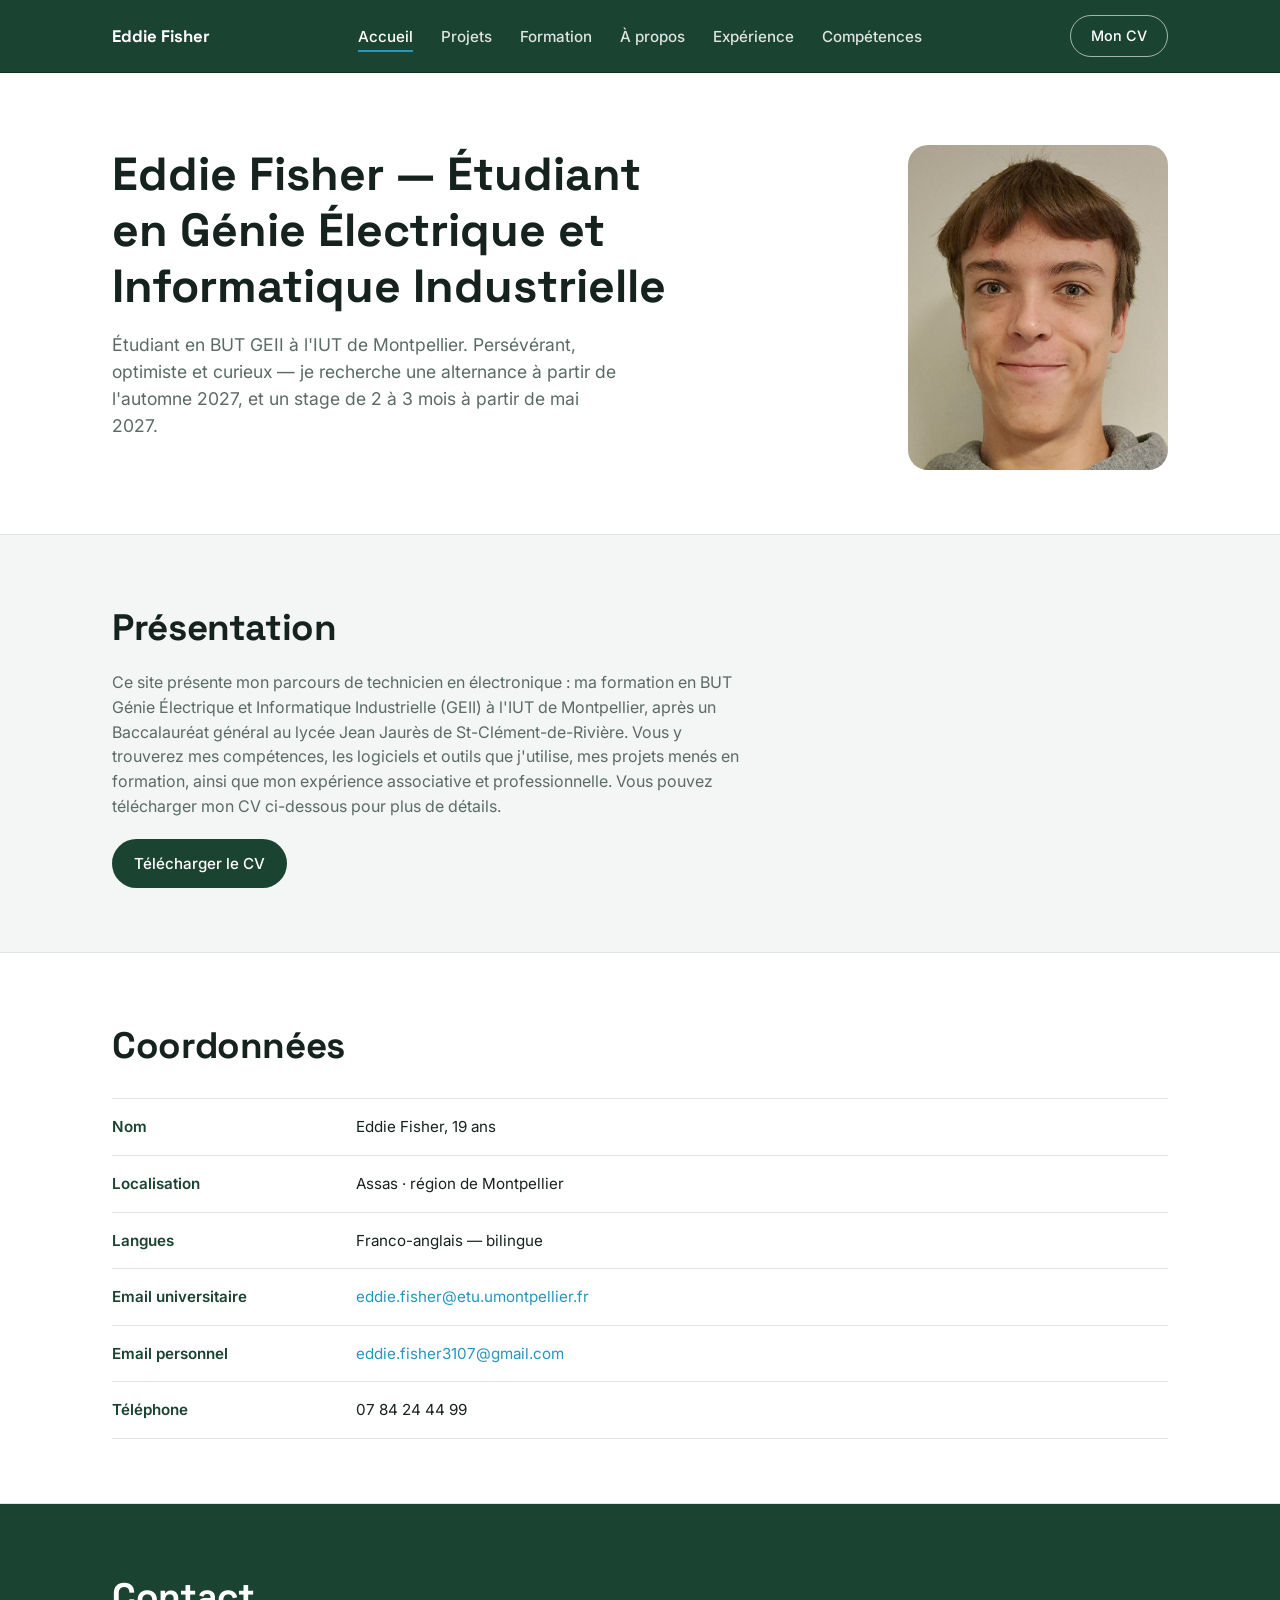
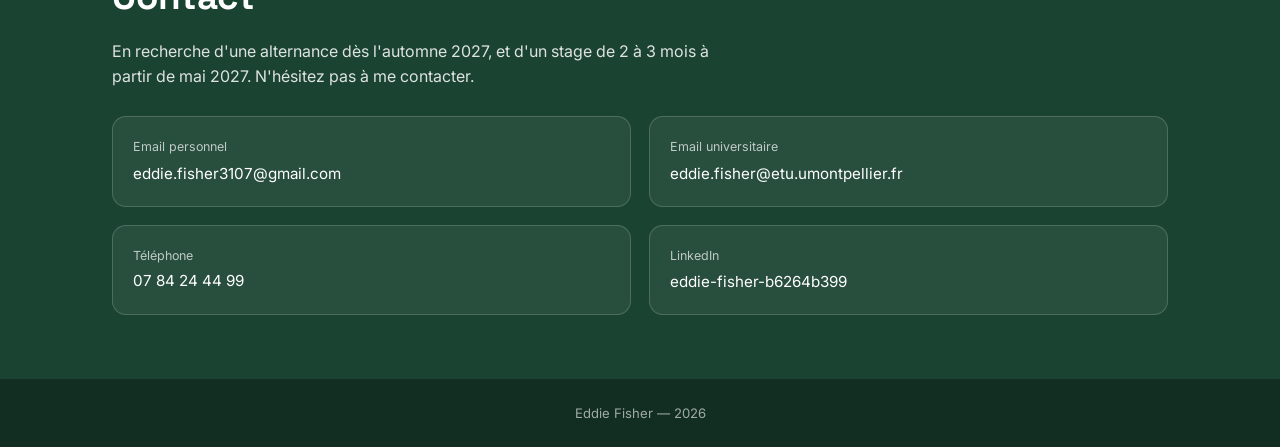
==== index.html @ a7030c37 "Add files via upload" ====
<!DOCTYPE html>
<html lang="fr">
<head>
<meta charset="UTF-8">
<meta name="viewport" content="width=device-width, initial-scale=1.0">
<title>Eddie Fisher — Génie Électrique &amp; Informatique Industrielle</title>
<meta name="description" content="Portfolio d'Eddie Fisher, étudiant en BUT GEII à l'IUT de Montpellier, en recherche d'alternance (automne 2027) et de stage de 2 à 3 mois (mai 2027).">
<link rel="preconnect" href="https://fonts.googleapis.com">
<link rel="preconnect" href="https://fonts.gstatic.com" crossorigin>
<link href="https://fonts.googleapis.com/css2?family=Space+Grotesk:wght@400;500;600;700&family=Inter:wght@400;500;600&display=swap" rel="stylesheet">
<link rel="icon" href="assets/favicon.ico">
<link rel="icon" type="image/png" href="assets/favicon-32.png">
<link rel="stylesheet" href="assets/style.css">
</head>
<body>
<header>
  <div class="wrap nav">
    <a class="brand" href="index.html">Eddie Fisher</a>
    <nav><ul id="navlist"><li><a href="index.html" class="active">Accueil</a></li><li><a href="projets.html">Projets</a></li><li><a href="formation.html">Formation</a></li><li><a href="qui-suis-je.html">À propos</a></li><li><a href="experience.html">Expérience</a></li><li><a href="competences.html">Compétences</a></li></ul></nav>
    <div style="display:flex;align-items:center;gap:14px">
      <a class="cv-btn" href="assets/CV_Eddie_Fisher.pdf" download>Mon CV</a>
      <button class="menu-btn" id="menuBtn" aria-label="Menu">☰</button>
    </div>
  </div>
</header>

<section class="hero" id="profil">
  <div class="wrap hero-inner">
    <div>
      <h1>Eddie Fisher — Étudiant en Génie Électrique et Informatique Industrielle</h1>
      <p class="tagline">Étudiant en BUT GEII à l'IUT de Montpellier. Persévérant, optimiste et curieux — je recherche une alternance à partir de l'automne 2027, et un stage de 2 à 3 mois à partir de mai 2027.</p>
    </div>
    <div class="photo-frame"><img src="assets/img/eddie.jpg" alt="Eddie Fisher"></div>
  </div>
</section>

<section class="block" id="presentation">
  <div class="wrap">
    <h2>Présentation</h2>
    <p class="lead">Ce site présente mon parcours de technicien en électronique : ma formation en BUT Génie Électrique et Informatique Industrielle (GEII) à l'IUT de Montpellier, après un Baccalauréat général au lycée Jean Jaurès de St-Clément-de-Rivière. Vous y trouverez mes compétences, les logiciels et outils que j'utilise, mes projets menés en formation, ainsi que mon expérience associative et professionnelle. Vous pouvez télécharger mon CV ci-dessous pour plus de détails.</p>
    <div class="btn-row" style="margin-top:20px">
      <a class="btn btn-primary" href="assets/CV_Eddie_Fisher.pdf" download>Télécharger le CV</a>
    </div>
  </div>
</section>

<section class="block alt" id="coordonnees">
  <div class="wrap">
    <h2>Coordonnées</h2>
    <dl class="info-list">
      <div class="info-row"><dt>Nom</dt><dd>Eddie Fisher, 19 ans</dd></div>
      <div class="info-row"><dt>Localisation</dt><dd>Assas · région de Montpellier</dd></div>
      <div class="info-row"><dt>Langues</dt><dd>Franco-anglais — bilingue</dd></div>
      <div class="info-row"><dt>Email universitaire</dt><dd><a href="mailto:eddie.fisher@etu.umontpellier.fr">eddie.fisher@etu.umontpellier.fr</a></dd></div>
      <div class="info-row"><dt>Email personnel</dt><dd><a href="mailto:eddie.fisher3107@gmail.com">eddie.fisher3107@gmail.com</a></dd></div>
      <div class="info-row"><dt>Téléphone</dt><dd>07 84 24 44 99</dd></div>
    </dl>
  </div>
</section>
<section class="block" id="contact">
  <div class="wrap">
    <h2>Contact</h2>
    <p style="opacity:.85;max-width:60ch">En recherche d'une alternance dès l'automne 2027, et d'un stage de 2 à 3 mois à partir de mai 2027. N'hésitez pas à me contacter.</p>
    <div class="contact-grid">
      <div class="c-card"><div class="label">Email personnel</div><a href="mailto:eddie.fisher3107@gmail.com">eddie.fisher3107@gmail.com</a></div>
      <div class="c-card"><div class="label">Email universitaire</div><a href="mailto:eddie.fisher@etu.umontpellier.fr">eddie.fisher@etu.umontpellier.fr</a></div>
      <div class="c-card"><div class="label">Téléphone</div><p>07 84 24 44 99</p></div>
      <div class="c-card"><div class="label">LinkedIn</div><a href="http://www.linkedin.com/in/eddie-fisher-b6264b399" target="_blank" rel="noopener">eddie-fisher-b6264b399</a></div>
    </div>
  </div>
</section>
<footer>Eddie Fisher — 2026</footer>
<script src="assets/main.js"></script>
</body>
</html>
---- assets/style.css ----
:root {
  --bg: #f3f6f5;
  --surface: #ffffff;
  --green: #1b4332;
  --green-dark: #122d21;
  --blue: #2596be;
  --text: #16221d;
  --muted: #5b6b64;
  --border: #dfe6e2;
}
* {
  box-sizing: border-box;
  margin: 0;
  padding: 0;
}
html {
  scroll-behavior: smooth;
}
body {
  font-family: "Inter", sans-serif;
  background: var(--bg);
  color: var(--text);
  line-height: 1.55;
  overflow-x: hidden;
}
h1,
h2,
h3,
.brand {
  font-family: "Space Grotesk", sans-serif;
}
a {
  color: inherit;
  text-decoration: none;
}
img {
  max-width: 100%;
  display: block;
}
.wrap {
  max-width: 1120px;
  margin: 0 auto;
  padding: 0 32px;
}
@media (max-width: 640px) {
  .wrap {
    padding: 0 20px;
  }
}

/* circuit motif */
.circuit {
  position: absolute;
  inset: 0;
  overflow: hidden;
  pointer-events: none;
  z-index: 0;
}
.circuit svg {
  position: absolute;
  opacity: 0.16;
}

/* header */
header {
  position: sticky;
  top: 0;
  background: var(--green);
  border-bottom: 1px solid var(--green-dark);
  z-index: 50;
}
.nav {
  display: flex;
  align-items: center;
  justify-content: space-between;
  height: 72px;
}
.brand {
  font-weight: 700;
  font-size: 1.05rem;
  color: #fff;
}
nav ul {
  display: flex;
  gap: 28px;
  list-style: none;
}
nav ul a {
  font-size: 0.95rem;
  color: rgba(255, 255, 255, 0.85);
  font-weight: 500;
  transition: color 0.15s;
}
nav ul a:hover {
  color: #fff;
}
.cv-btn {
  border: 1.5px solid rgba(255, 255, 255, 0.6);
  color: #fff;
  padding: 9px 20px;
  border-radius: 999px;
  font-size: 0.9rem;
  font-weight: 500;
  white-space: nowrap;
}
.cv-btn:hover {
  background: #fff;
  color: var(--green);
}
.menu-btn {
  display: none;
  background: none;
  border: none;
  font-size: 1.5rem;
  cursor: pointer;
  color: #fff;
}
@media (max-width: 820px) {
  nav ul {
    position: fixed;
    top: 72px;
    left: 0;
    right: 0;
    background: var(--green);
    flex-direction: column;
    gap: 0;
    border-bottom: 1px solid var(--green-dark);
    transform: translateY(-150%);
    transition: transform 0.25s;
  }
  nav ul.open {
    transform: translateY(0);
  }
  nav ul li {
    border-top: 1px solid rgba(255, 255, 255, 0.15);
  }
  nav ul a {
    display: block;
    padding: 16px 32px;
  }
  .menu-btn {
    display: block;
  }
}

/* hero */
.hero {
  position: relative;
  padding: 72px 0 64px;
  background: var(--surface);
  border-bottom: 1px solid var(--border);
}
.hero-inner {
  position: relative;
  z-index: 1;
  display: grid;
  grid-template-columns: 1.15fr 0.85fr;
  gap: 48px;
  align-items: center;
}
@media (max-width: 820px) {
  .hero-inner {
    grid-template-columns: 1fr;
  }
}
.eyebrow-bar {
  width: 56px;
  height: 4px;
  background: var(--blue);
  margin-bottom: 20px;
  border-radius: 2px;
}
.hero h1 {
  font-size: clamp(2.1rem, 4vw, 2.9rem);
  font-weight: 700;
  margin-bottom: 16px;
}
.hero p.tagline {
  color: var(--muted);
  font-size: 1.1rem;
  max-width: 46ch;
  margin-bottom: 28px;
}
.btn-row {
  display: flex;
  flex-wrap: wrap;
  gap: 12px;
}
.btn {
  padding: 13px 22px;
  border-radius: 999px;
  font-size: 0.95rem;
  font-weight: 500;
  display: inline-flex;
  align-items: center;
  gap: 8px;
}
.btn-primary {
  background: var(--green);
  color: #fff;
}
.btn-primary:hover {
  background: var(--green-dark);
}
.btn-ghost {
  background: var(--surface);
  border: 1px solid var(--border);
  color: var(--text);
}
.btn-ghost:hover {
  border-color: var(--blue);
  color: var(--blue);
}
.photo-frame {
  position: relative;
  border-radius: 20px;
  overflow: hidden;
  aspect-ratio: 4/5;
  max-width: 260px;
  margin-left: auto;
  background: linear-gradient(145deg, var(--green) 0%, var(--blue) 100%);
  display: flex;
  align-items: center;
  justify-content: center;
}
@media (max-width: 820px) {
  .photo-frame {
    margin: 0 auto;
  }
}
.photo-frame svg {
  width: 46%;
  opacity: 0.9;
}
.photo-frame img {
  width: 100%;
  height: 100%;
  object-fit: cover;
  display: block;
}
.photo-frame span {
  position: absolute;
  bottom: 14px;
  left: 14px;
  right: 14px;
  color: #fff;
  font-size: 0.8rem;
  opacity: 0.85;
}

/* facts */
.facts {
  display: grid;
  grid-template-columns: repeat(4, 1fr);
  gap: 16px;
  margin-top: 44px;
  position: relative;
  z-index: 1;
}
@media (max-width: 820px) {
  .facts {
    grid-template-columns: repeat(2, 1fr);
  }
}
.fact-card {
  background: var(--surface);
  border: 1px solid var(--border);
  border-radius: 14px;
  padding: 22px;
}
.fact-card .ico {
  font-size: 1.3rem;
  margin-bottom: 10px;
  display: block;
}
.fact-card h3 {
  font-size: 1.02rem;
  font-weight: 600;
  margin-bottom: 2px;
}
.fact-card p {
  color: var(--muted);
  font-size: 0.88rem;
}

/* statement */
.statement {
  padding: 76px 0 20px;
  position: relative;
}
.statement-inner {
  border-left: 3px solid var(--blue);
  padding-left: 28px;
  margin-left: clamp(0px, 8vw, 140px);
  max-width: 26ch;
  position: relative;
}
.statement h2 {
  font-size: clamp(2rem, 4.2vw, 3rem);
  font-weight: 700;
  line-height: 1.15;
  letter-spacing: -0.01em;
}
.statement h2 em {
  color: var(--blue);
  font-style: normal;
}

/* sections */
section.block {
  padding: 64px 0;
  position: relative;
}
section.block + section.block {
  border-top: 1px solid var(--border);
}
section.block.alt {
  background: var(--surface);
}
.tag-bar {
  width: 44px;
  height: 4px;
  background: var(--blue);
  border-radius: 2px;
  margin-bottom: 18px;
}
.sec-label {
  display: flex;
  align-items: center;
  gap: 16px;
  margin-bottom: 16px;
}
.sec-label .num {
  font-family: "Space Grotesk", sans-serif;
  font-weight: 700;
  font-size: 1.3rem;
  color: var(--blue);
  letter-spacing: 0.02em;
}
.sec-label .line {
  flex: 1;
  height: 1px;
  background: var(--border);
}
.block h2 {
  font-size: clamp(1.7rem, 3.4vw, 2.3rem);
  font-weight: 700;
  margin-bottom: 14px;
  letter-spacing: -0.01em;
}
.highlight {
  background: #f4c430;
  color: var(--green-dark);
  padding: 1px 7px;
  border-radius: 3px;
  font-weight: 600;
  box-decoration-break: clone;
  -webkit-box-decoration-break: clone;
}
.block > .wrap > p.lead {
  color: var(--muted);
  max-width: 64ch;
  margin-bottom: 8px;
}
.arrow-link {
  display: inline-flex;
  align-items: center;
  gap: 8px;
  margin-top: 22px;
  font-weight: 500;
  color: var(--green);
  border-bottom: 1px solid var(--green);
  padding-bottom: 2px;
}
.arrow-link:hover {
  color: var(--blue);
  border-color: var(--blue);
}

/* formation */
.formation-grid {
  display: grid;
  grid-template-columns: 1fr 1fr;
  gap: 20px;
  margin-top: 28px;
}
@media (max-width: 820px) {
  .formation-grid {
    grid-template-columns: 1fr;
  }
}
.f-card {
  background: var(--surface);
  border: 1px solid var(--border);
  border-radius: 14px;
  padding: 24px;
}
.f-card h3 {
  font-size: 1.08rem;
  margin-bottom: 6px;
}
.f-card p {
  color: var(--muted);
  font-size: 0.92rem;
  margin-bottom: 10px;
}
.f-card .links {
  display: flex;
  flex-direction: column;
  gap: 4px;
  font-size: 0.88rem;
}
.f-card .links a {
  color: var(--blue);
}
.f-card .links a:hover {
  text-decoration: underline;
}
.habs {
  margin-top: 20px;
  display: flex;
  gap: 12px;
  flex-wrap: wrap;
}
.hab-pill {
  background: var(--surface);
  border: 1px solid var(--border);
  border-radius: 999px;
  padding: 8px 16px;
  font-size: 0.85rem;
  color: var(--muted);
}

/* competences */
.comp-list {
  margin-top: 28px;
  border-top: 1px solid var(--border);
}
.comp-row {
  display: grid;
  grid-template-columns: 240px 1fr;
  gap: 24px;
  padding: 18px 0;
  border-bottom: 1px solid var(--border);
}
@media (max-width: 640px) {
  .comp-row {
    grid-template-columns: 1fr;
    gap: 4px;
  }
}
.comp-row h3 {
  font-size: 0.98rem;
  color: var(--green);
}
.comp-row p {
  font-size: 0.92rem;
  color: var(--muted);
}

/* project modal */
.proj-card {
  cursor: pointer;
}
.modal-overlay {
  position: fixed;
  inset: 0;
  background: rgba(18, 30, 24, 0.6);
  display: none;
  align-items: center;
  justify-content: center;
  padding: 24px;
  z-index: 200;
}
.modal-overlay.open {
  display: flex;
}
.modal {
  background: var(--surface);
  border-radius: 18px;
  max-width: 880px;
  width: 100%;
  max-height: 88vh;
  overflow-y: auto;
  position: relative;
  padding: 28px;
}
.modal-close {
  position: absolute;
  top: 14px;
  right: 14px;
  background: var(--bg);
  border: 1px solid var(--border);
  border-radius: 50%;
  width: 34px;
  height: 34px;
  font-size: 1.1rem;
  cursor: pointer;
  line-height: 1;
}
.modal-top {
  display: grid;
  grid-template-columns: 1fr 1fr;
  gap: 24px;
  margin-top: 8px;
  align-items: start;
}
@media (max-width: 620px) {
  .modal-top {
    grid-template-columns: 1fr;
  }
}
.modal-photo {
  position: relative;
  height: min(420px, 50vh);
  border-radius: 12px;
  overflow: hidden;
  background: var(--bg);
}
.modal-photo-track {
  display: flex;
  height: 100%;
  transition: transform 0.3s;
}
.modal-photo-track img {
  width: 100%;
  height: 100%;
  object-fit: contain;
  flex-shrink: 0;
}
.modal-photo-empty {
  position: absolute;
  inset: 0;
  align-items: center;
  justify-content: center;
  color: var(--muted);
  font-size: 0.85rem;
}
.modal-nav {
  position: absolute;
  top: 50%;
  transform: translateY(-50%);
  background: rgba(255, 255, 255, 0.85);
  border: none;
  border-radius: 50%;
  width: 30px;
  height: 30px;
  cursor: pointer;
  font-size: 1rem;
}
.modal-nav.prev {
  left: 8px;
}
.modal-nav.next {
  right: 8px;
}
.modal-dots {
  position: absolute;
  bottom: 8px;
  left: 0;
  right: 0;
  display: flex;
  justify-content: center;
  gap: 6px;
}
.modal-dots span {
  width: 6px;
  height: 6px;
  border-radius: 50%;
  background: rgba(255, 255, 255, 0.6);
}
.modal-dots span.on {
  background: #fff;
}
.modal-resume h3 {
  font-size: 1.2rem;
  margin-bottom: 10px;
}
.modal-resume p {
  color: var(--muted);
  font-size: 0.92rem;
  margin-bottom: 10px;
}
.modal-bottom {
  display: grid;
  grid-template-columns: 1fr 1fr;
  gap: 20px;
  margin-top: 22px;
  padding-top: 20px;
  border-top: 1px solid var(--border);
}
@media (max-width: 620px) {
  .modal-bottom {
    grid-template-columns: 1fr;
  }
}
.modal-label {
  display: block;
  font-size: 0.78rem;
  text-transform: uppercase;
  letter-spacing: 0.03em;
  color: var(--muted);
  margin-bottom: 8px;
}
.modal-tagcloud {
  font-size: 0.9rem;
  color: var(--text);
}
.modal-tag {
  font-weight: 500;
}
.modal-tag:not(:last-child)::after {
  content: ", ";
  font-weight: 400;
  color: var(--text);
}

/* projects */
.proj-grid {
  display: grid;
  grid-template-columns: repeat(3, 1fr);
  gap: 20px;
  margin-top: 28px;
}
@media (max-width: 900px) {
  .proj-grid {
    grid-template-columns: repeat(2, 1fr);
  }
}
@media (max-width: 600px) {
  .proj-grid {
    grid-template-columns: 1fr;
  }
}
.proj-card {
  background: var(--surface);
  border: 1px solid var(--border);
  border-radius: 0;
  overflow: hidden;
  display: flex;
  flex-direction: column;
}
.proj-card .thumb {
  aspect-ratio: 4/3;
  background: var(--bg);
  display: flex;
  align-items: center;
  justify-content: center;
  overflow: hidden;
}
.proj-card .thumb img {
  width: 100%;
  height: 100%;
  object-fit: cover;
}
.proj-card .thumb.placeholder {
  color: var(--muted);
  font-size: 0.8rem;
  text-align: center;
  padding: 16px;
}
.proj-body {
  padding: 18px;
  flex: 1;
  display: flex;
  flex-direction: column;
}
.proj-body h3 {
  font-size: 0.98rem;
  margin-bottom: 8px;
}
.proj-body p {
  font-size: 0.85rem;
  color: var(--muted);
  flex: 1;
}

/* tools */
.tool-cols {
  display: grid;
  grid-template-columns: 1fr 1fr;
  gap: 48px;
  margin-top: 20px;
}
@media (max-width: 700px) {
  .tool-cols {
    grid-template-columns: 1fr;
    gap: 8px;
  }
}
.tool-cols h3 {
  font-size: 1rem;
  color: var(--green);
  margin: 24px 0 4px;
  border-top: 1px solid var(--border);
  padding-top: 20px;
}
.tool-cols h3:first-of-type {
  margin-top: 0;
  border-top: none;
  padding-top: 0;
}
.tool-list {
  list-style: none;
}
.tool-list li {
  padding: 10px 0;
  border-bottom: 1px solid var(--border);
  font-size: 0.9rem;
}
.tool-list li b {
  font-weight: 600;
}
.tool-list li span {
  color: var(--muted);
  display: block;
  margin-top: 2px;
  font-size: 0.85rem;
}
.tool-list.logo-list li {
  display: flex;
  align-items: center;
  gap: 12px;
}
.tool-list.logo-list img {
  width: 72px;
  height: 32px;
  object-fit: contain;
  flex-shrink: 0;
}
.tool-list.logo-list img.logo-big {
  height: 52px;
}

/* experience & interests */
.exp-list {
  margin-top: 24px;
  display: flex;
  flex-direction: column;
  gap: 18px;
}
.exp-item {
  display: flex;
  gap: 18px;
  background: var(--surface);
  border: 1px solid var(--border);
  border-radius: 14px;
  padding: 20px;
}
.exp-item .dot {
  width: 10px;
  height: 10px;
  border-radius: 50%;
  background: var(--blue);
  margin-top: 7px;
  flex-shrink: 0;
}
.exp-item h3 {
  font-size: 1rem;
  margin-bottom: 4px;
}
.exp-item p {
  color: var(--muted);
  font-size: 0.9rem;
}
.interests {
  margin-top: 20px;
  display: flex;
  flex-wrap: wrap;
  gap: 10px;
}
.interests span {
  background: var(--green);
  color: #fff;
  border-radius: 999px;
  padding: 8px 16px;
  font-size: 0.85rem;
}

/* contact */
#contact {
  background: var(--green);
  color: #fff;
}
#contact .tag-bar {
  background: var(--blue);
}
#contact h2 {
  color: #fff;
}
.contact-grid {
  display: grid;
  grid-template-columns: repeat(2, 1fr);
  gap: 18px;
  margin-top: 28px;
}
@media (max-width: 700px) {
  .contact-grid {
    grid-template-columns: 1fr;
  }
}
.c-card {
  background: rgba(255, 255, 255, 0.06);
  border: 1px solid rgba(255, 255, 255, 0.18);
  border-radius: 14px;
  padding: 20px;
}
.c-card .ico {
  font-size: 1.1rem;
  margin-bottom: 8px;
  display: block;
}
.c-card a,
.c-card p {
  color: #fff;
  font-size: 0.95rem;
}
.c-card a:hover {
  color: var(--blue);
}
.c-card .label {
  font-size: 0.78rem;
  opacity: 0.7;
  margin-bottom: 4px;
}

footer {
  background: var(--green-dark);
  color: rgba(255, 255, 255, 0.6);
  text-align: center;
  padding: 24px 0;
  font-size: 0.82rem;
}

/* multi-page additions */
nav ul a.active {
  color: #fff;
  box-shadow: 0 2px 0 var(--blue);
  padding-bottom: 4px;
}
.page-head {
  position: relative;
  background: var(--surface);
  border-bottom: 1px solid var(--border);
  padding: 56px 0 44px;
  overflow: hidden;
}
.page-head .wrap {
  position: relative;
  z-index: 1;
}
.page-head h1 {
  font-size: clamp(2.1rem, 4vw, 2.9rem);
  font-weight: 700;
  margin-bottom: 12px;
  letter-spacing: -0.01em;
}
.page-head p {
  color: var(--muted);
  max-width: 66ch;
}
.info-list {
  margin-top: 24px;
  border-top: 1px solid var(--border);
}
.info-row {
  display: grid;
  grid-template-columns: 220px 1fr;
  gap: 24px;
  padding: 16px 0;
  border-bottom: 1px solid var(--border);
}
@media (max-width: 640px) {
  .info-row {
    grid-template-columns: 1fr;
    gap: 2px;
  }
}
.info-row dt {
  font-weight: 600;
  color: var(--green);
  font-size: 0.95rem;
}
.info-row dd {
  color: var(--text);
  font-size: 0.95rem;
}
.info-row dd a {
  color: var(--blue);
}
.info-row dd a:hover {
  text-decoration: underline;
}
.sum-grid {
  display: grid;
  grid-template-columns: repeat(3, 1fr);
  gap: 20px;
  margin-top: 28px;
}
@media (max-width: 820px) {
  .sum-grid {
    grid-template-columns: 1fr;
  }
}
.sum-card {
  background: var(--surface);
  border: 1px solid var(--border);
  border-radius: 14px;
  padding: 24px;
}
.sum-card h3 {
  font-size: 1.05rem;
  color: var(--green);
  margin-bottom: 10px;
}
.sum-card ul {
  list-style: none;
  color: var(--muted);
  font-size: 0.9rem;
}
.sum-card li {
  padding: 5px 0;
}
.detail-block {
  margin-top: 36px;
}
.detail-block > h2 {
  font-size: 1.4rem;
  margin-bottom: 6px;
}
.tl {
  margin-top: 16px;
  display: flex;
  flex-direction: column;
  gap: 16px;
}
.tl-item {
  background: var(--surface);
  border: 1px solid var(--border);
  border-radius: 0;
  padding: 22px;
}
.tl-item h3 {
  font-size: 1.05rem;
  margin-bottom: 4px;
}
.tl-item .meta {
  color: var(--text);
  font-size: 0.85rem;
  font-weight: 500;
  margin-bottom: 8px;
}
.tl-item.has-photo {
  display: grid;
  grid-template-columns: 1fr 360px;
  gap: 22px;
  align-items: center;
}
.tl-item.has-photo.has-logo {
  grid-template-columns: 1fr 170px;
}
.has-logo .tl-photo {
  height: 190px;
  background: transparent;
}
.tl-photo {
  width: 100%;
  height: 240px;
  object-fit: contain;
  background: var(--bg);
  border-radius: 0;
}
@media (max-width: 640px) {
  .tl-item.has-photo {
    grid-template-columns: 1fr 38%;
    gap: 14px;
  }
  .tl-item.has-photo.has-logo {
    grid-template-columns: 1fr 30%;
  }
  .tl-photo {
    height: 120px;
  }
  .has-logo .tl-photo {
    height: 120px;
  }
}
.tl-item p {
  color: var(--muted);
  font-size: 0.92rem;
  margin-bottom: 8px;
}
.tl-item .links {
  display: flex;
  flex-direction: column;
  gap: 4px;
  font-size: 0.88rem;
}
.tl-item .links a {
  color: var(--blue);
}
.tl-item .links a:hover {
  text-decoration: underline;
}

/* paragraphes de texte à l'intérieur des blocs de page (À propos, etc.) */
.detail-block p.lead {
  color: var(--muted);
  max-width: 68ch;
  margin-bottom: 12px;
}
.detail-block .info-list {
  margin-top: 18px;
}

/* titre d'accueil sur plusieurs lignes : interligne resserré */
.hero h1 {
  line-height: 1.2;
}
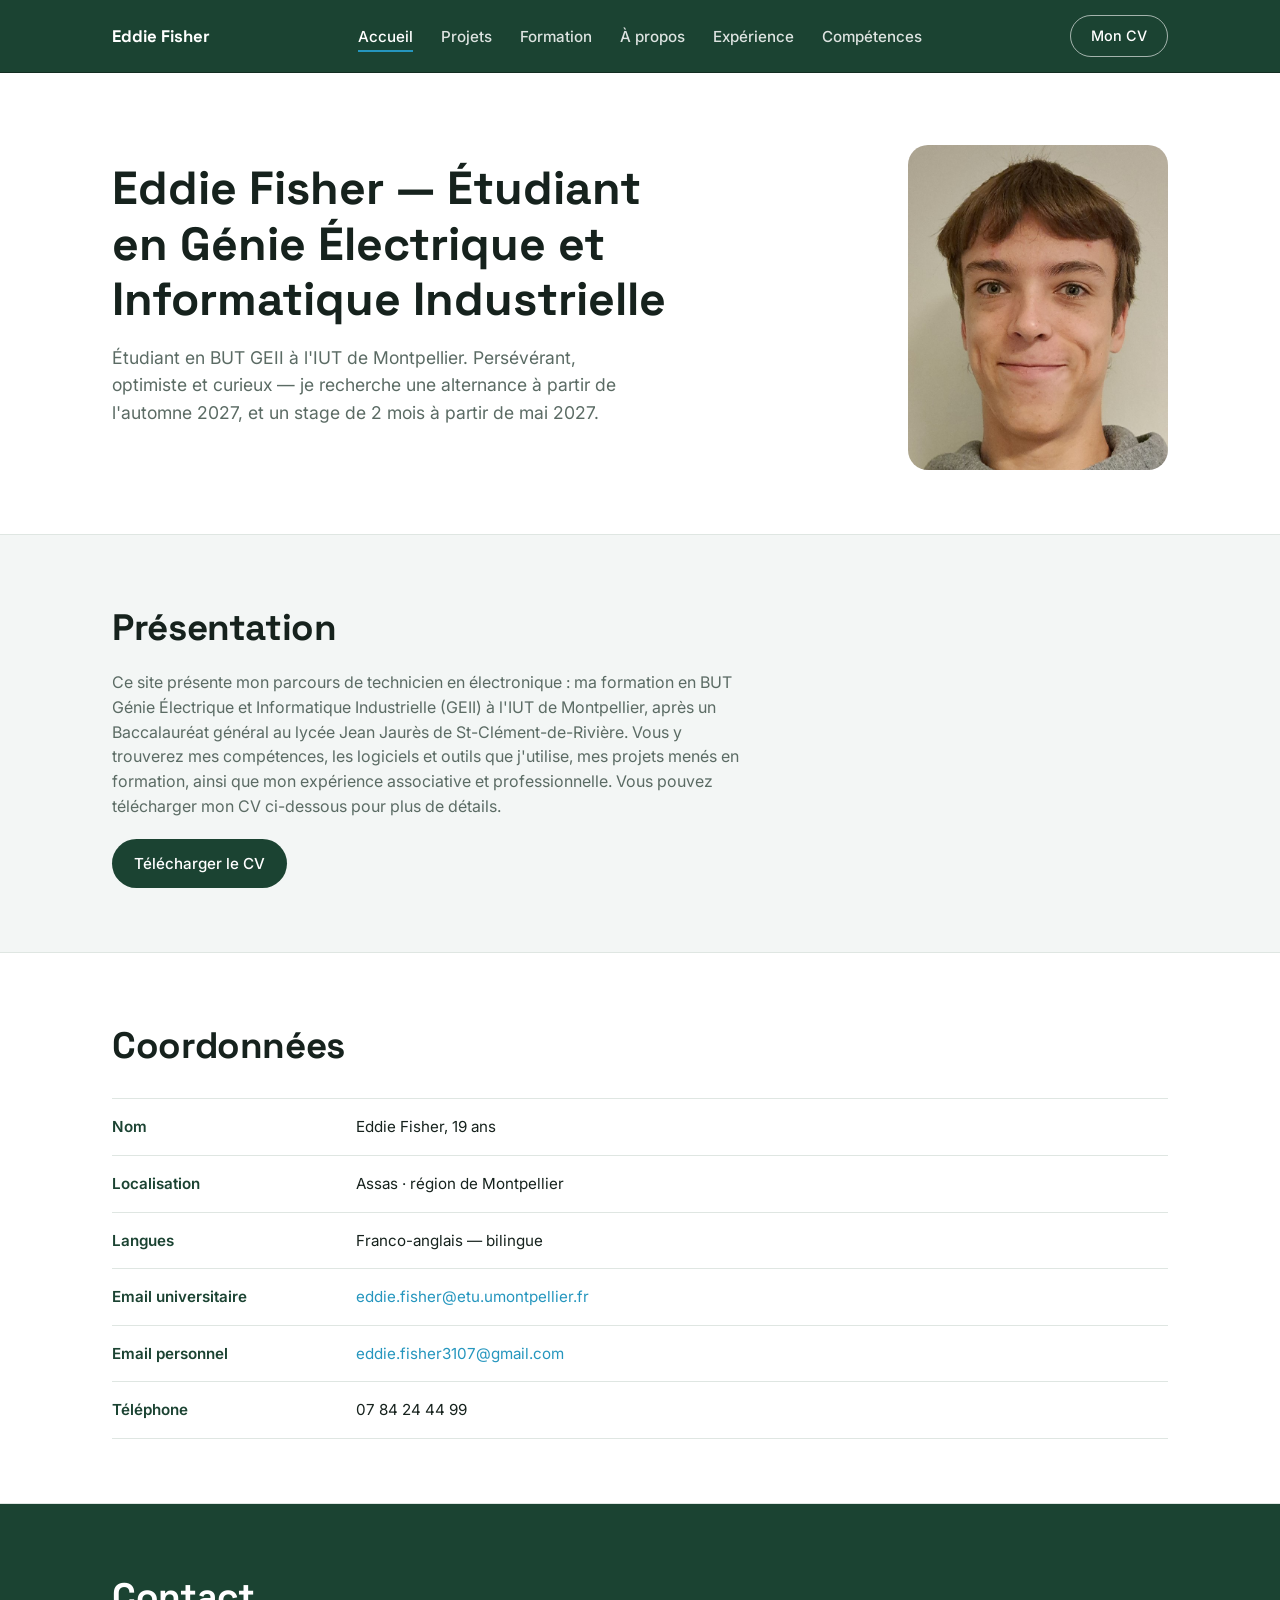
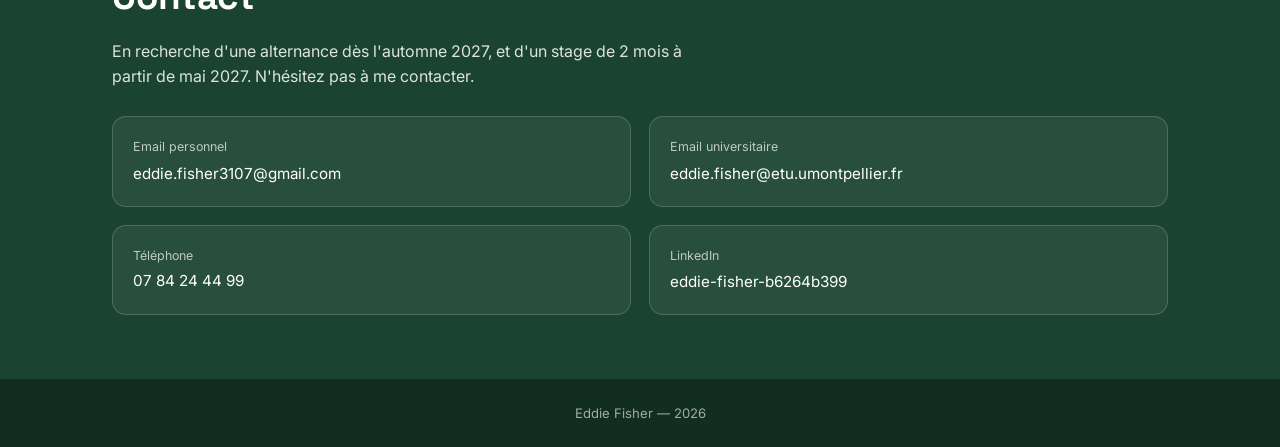
==== commit 498d341a: "Add files via upload" ====
--- a/index.html
+++ b/index.html
@@ -4,7 +4,7 @@
 <meta charset="UTF-8">
 <meta name="viewport" content="width=device-width, initial-scale=1.0">
 <title>Eddie Fisher — Génie Électrique &amp; Informatique Industrielle</title>
-<meta name="description" content="Portfolio d'Eddie Fisher, étudiant en BUT GEII à l'IUT de Montpellier, en recherche d'alternance (automne 2027) et de stage de 2 à 3 mois (mai 2027).">
+<meta name="description" content="Portfolio d'Eddie Fisher, étudiant en BUT GEII à l'IUT de Montpellier, en recherche d'alternance (automne 2027) et de stage de 2 mois (mai 2027).">
 <link rel="preconnect" href="https://fonts.googleapis.com">
 <link rel="preconnect" href="https://fonts.gstatic.com" crossorigin>
 <link href="https://fonts.googleapis.com/css2?family=Space+Grotesk:wght@400;500;600;700&family=Inter:wght@400;500;600&display=swap" rel="stylesheet">
@@ -28,7 +28,7 @@
   <div class="wrap hero-inner">
     <div>
       <h1>Eddie Fisher — Étudiant en Génie Électrique et Informatique Industrielle</h1>
-      <p class="tagline">Étudiant en BUT GEII à l'IUT de Montpellier. Persévérant, optimiste et curieux — je recherche une alternance à partir de l'automne 2027, et un stage de 2 à 3 mois à partir de mai 2027.</p>
+      <p class="tagline">Étudiant en BUT GEII à l'IUT de Montpellier. Persévérant, optimiste et curieux — je recherche une alternance à partir de l'automne 2027, et un stage de 2 mois à partir de mai 2027.</p>
     </div>
     <div class="photo-frame"><img src="assets/img/eddie.jpg" alt="Eddie Fisher"></div>
   </div>
@@ -60,7 +60,7 @@
 <section class="block" id="contact">
   <div class="wrap">
     <h2>Contact</h2>
-    <p style="opacity:.85;max-width:60ch">En recherche d'une alternance dès l'automne 2027, et d'un stage de 2 à 3 mois à partir de mai 2027. N'hésitez pas à me contacter.</p>
+    <p style="opacity:.85;max-width:60ch">En recherche d'une alternance dès l'automne 2027, et d'un stage de 2 mois à partir de mai 2027. N'hésitez pas à me contacter.</p>
     <div class="contact-grid">
       <div class="c-card"><div class="label">Email personnel</div><a href="mailto:eddie.fisher3107@gmail.com">eddie.fisher3107@gmail.com</a></div>
       <div class="c-card"><div class="label">Email universitaire</div><a href="mailto:eddie.fisher@etu.umontpellier.fr">eddie.fisher@etu.umontpellier.fr</a></div>
--- a/assets/style.css
+++ b/assets/style.css
@@ -1017,3 +1017,85 @@
 .hero h1 {
   line-height: 1.2;
 }
+
+/* agrandissement d'une photo du pop-up */
+.modal-photo-track img {
+  cursor: zoom-in;
+}
+.lightbox {
+  position: fixed;
+  inset: 0;
+  background: rgba(10, 18, 14, 0.92);
+  display: none;
+  align-items: center;
+  justify-content: center;
+  padding: 24px;
+  z-index: 300;
+  cursor: zoom-out;
+}
+.lightbox.open {
+  display: flex;
+}
+.lightbox img {
+  max-width: 100%;
+  max-height: 100%;
+  object-fit: contain;
+  background: #fff;
+}
+.lightbox::after {
+  content: "×";
+  position: absolute;
+  top: 12px;
+  right: 24px;
+  color: #fff;
+  font-size: 2.2rem;
+  line-height: 1;
+}
+
+/* projet mis en avant : occupe toute une rangée, plus grand que les autres */
+.proj-card.featured {
+  grid-column: 1 / -1;
+  flex-direction: row;
+}
+.proj-card.featured .thumb {
+  flex: 0 0 42%;
+  aspect-ratio: auto;
+  min-height: 300px;
+}
+.proj-card.featured .proj-body {
+  padding: 36px 40px;
+  justify-content: center;
+}
+.proj-card.featured h3 {
+  font-size: 1.5rem;
+  margin-bottom: 14px;
+}
+.proj-card.featured p {
+  font-size: 1rem;
+  flex: 0 1 auto;
+  max-width: 52ch;
+}
+.proj-status {
+  display: inline-block;
+  align-self: flex-start;
+  font-size: 0.78rem;
+  font-weight: 600;
+  letter-spacing: 0.03em;
+  text-transform: uppercase;
+  color: var(--green);
+  border: 1px solid var(--green);
+  padding: 3px 10px;
+  margin-bottom: 14px;
+}
+@media (max-width: 700px) {
+  .proj-card.featured {
+    flex-direction: column;
+  }
+  .proj-card.featured .thumb {
+    flex: none;
+    min-height: 200px;
+  }
+  .proj-card.featured .proj-body {
+    padding: 22px;
+  }
+}
